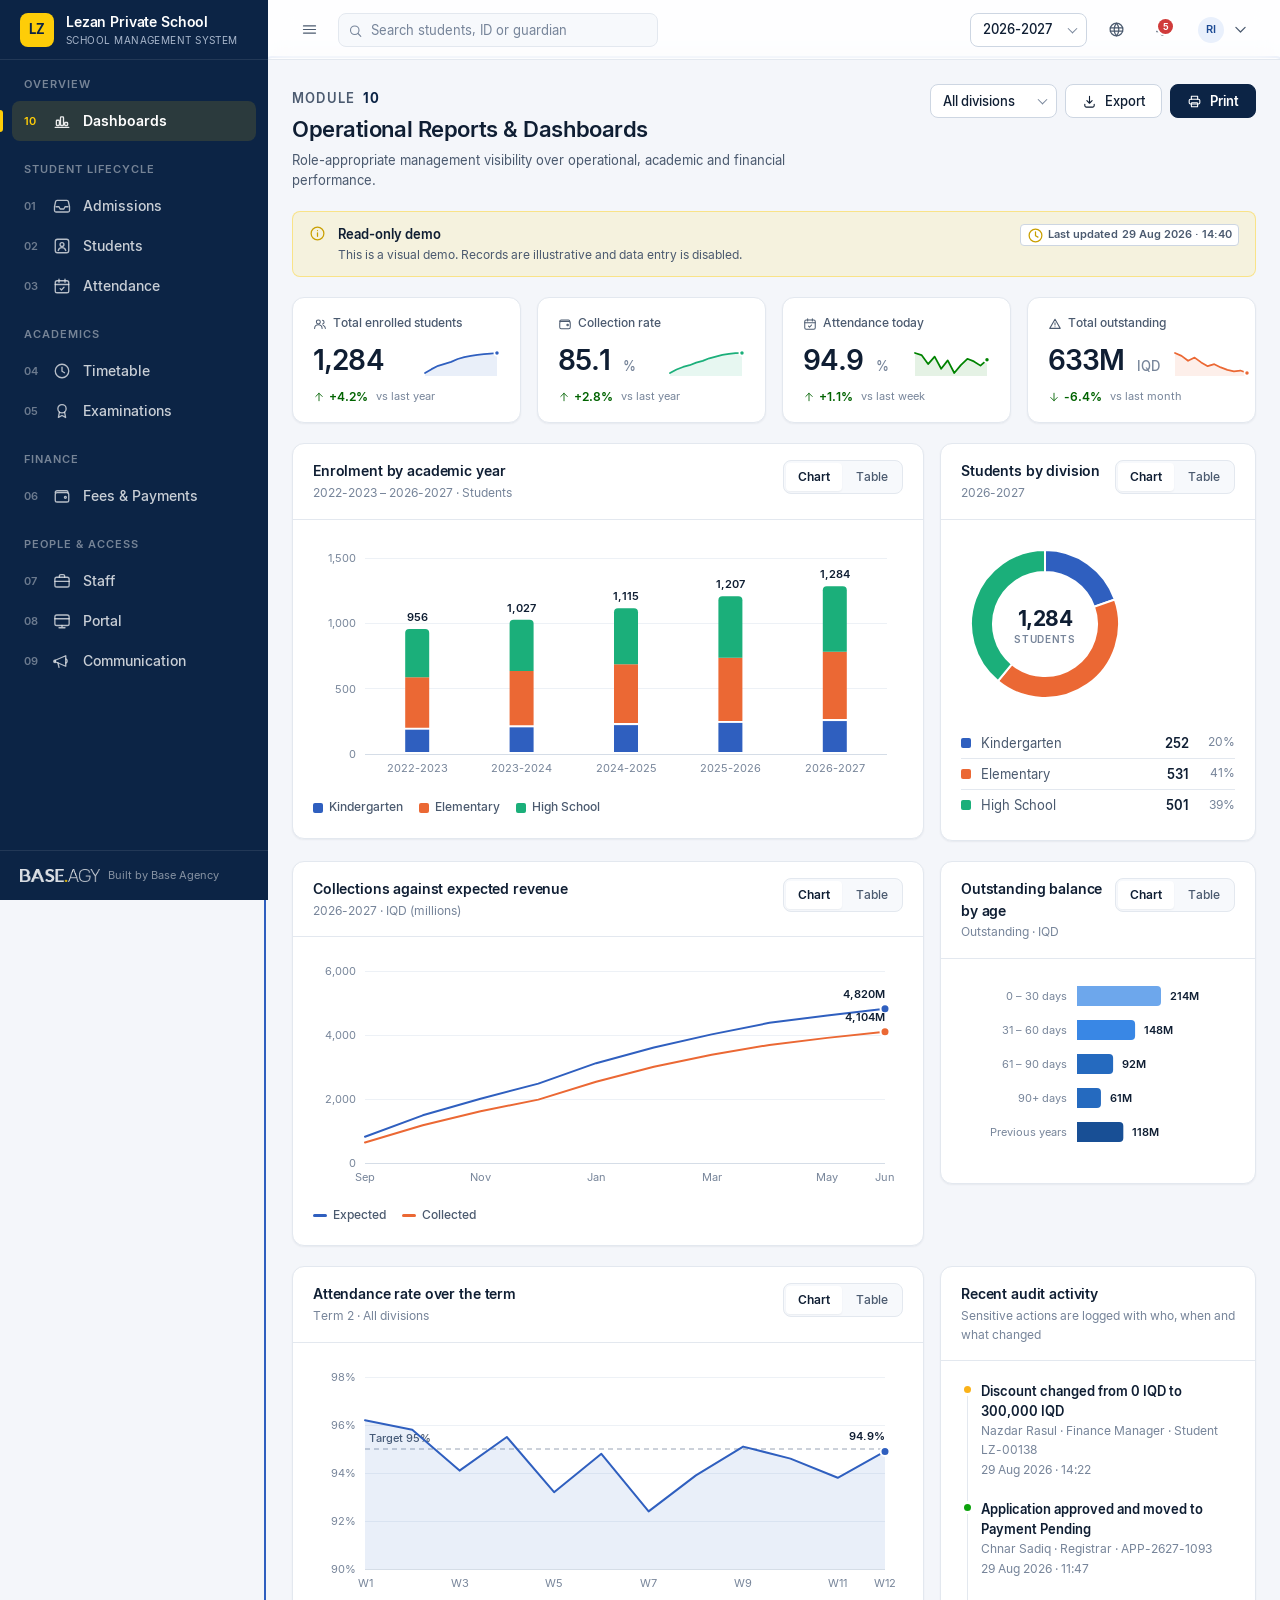
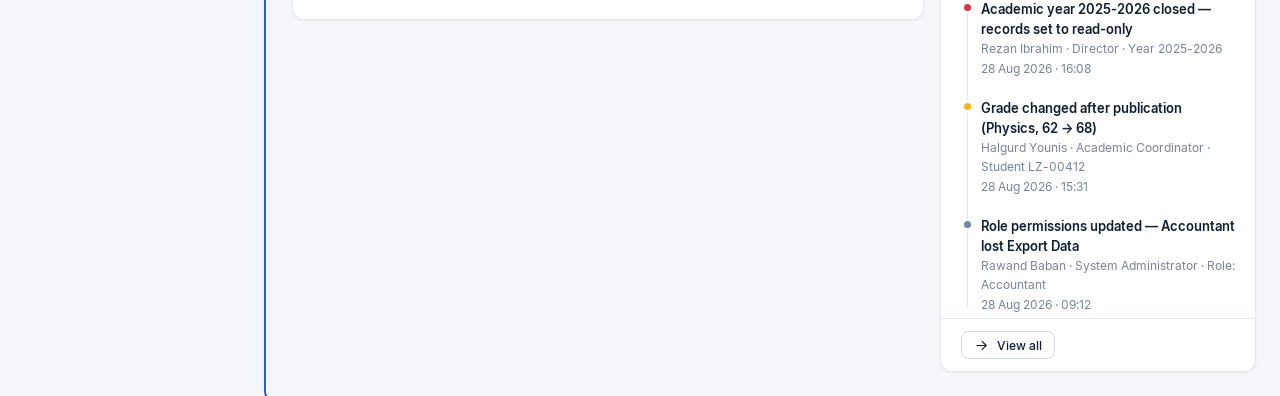
==== app.html @ 07261c89 "first commit" ====
<!doctype html>
<html lang="en" dir="ltr">
<head>
<meta charset="utf-8">
<meta name="viewport" content="width=device-width, initial-scale=1">
<title>Lezan School Management System</title>
<meta name="description" content="Lezan English Private School &amp; Kindergarten — School Management System interface demo. Ten core modules, by Base Agency.">
<meta name="color-scheme" content="light">
<link rel="icon" href="data:image/svg+xml,%3Csvg xmlns='http://www.w3.org/2000/svg' viewBox='0 0 32 32'%3E%3Crect width='32' height='32' rx='7' fill='%230c2445'/%3E%3Ctext x='16' y='22' font-family='system-ui,sans-serif' font-size='15' font-weight='700' fill='%23fecd08' text-anchor='middle'%3EL%3C/text%3E%3C/svg%3E">
<link rel="preload" href="static/fonts/BaseMeridionEnglish-Regular.woff2" as="font" type="font/woff2" crossorigin>
<link rel="preload" href="static/fonts/BaseMeridionEnglish-SemiBold.woff2" as="font" type="font/woff2" crossorigin>
<link rel="stylesheet" href="static/css/tokens.css">
<link rel="stylesheet" href="static/css/app.css">
<link rel="stylesheet" href="static/css/charts.css">
<link rel="stylesheet" href="static/css/modules.css">
</head>
<body>

<a class="skip-link" href="#main" data-i18n="act.skipToContent">Skip to main content</a>

<div class="app">

  <!-- ===================== Sidebar ===================== -->
  <nav class="sidebar on-dark" id="sidebar" aria-label="Modules">
    <div class="sidebar__brand">
      <span class="sidebar__crest" aria-hidden="true">LZ</span>
      <span class="sidebar__wordmark">
        <span class="sidebar__name" data-i18n="app.schoolShort">Lezan Private School</span>
        <span class="sidebar__sub" data-i18n="app.tagline">School Management System</span>
      </span>
    </div>

    <div class="sidebar__scroll" id="navScroll"></div>

    <div class="sidebar__foot">
      <img src="static/img/base-logo-white.png" alt="">
      <span data-i18n="app.byBase">Built by Base Agency</span>
    </div>
  </nav>

  <!-- ===================== Main ===================== -->
  <div class="main">
    <header class="topbar">
      <button class="btn btn--icon topbar__menu" id="menuBtn" aria-label="Open navigation"
              aria-expanded="false" aria-controls="sidebar"></button>

      <div class="search hide-sm">
        <span class="search__icon" id="searchIcon"></span>
        <input type="search" id="globalSearch" autocomplete="off"
               placeholder="Search students, ID or guardian" aria-label="Search students">
      </div>

      <span class="topbar__spacer"></span>

      <span class="select hide-sm">
        <select id="yearSelect" aria-label="Academic year"></select>
      </span>

      <button class="btn btn--icon" id="langBtn" aria-label="Language" aria-haspopup="true" aria-expanded="false"></button>
      <button class="btn btn--icon" id="bellBtn" aria-label="Notifications" aria-haspopup="true" aria-expanded="false"></button>
      <button class="btn btn--icon" id="userBtn" aria-label="Account" aria-haspopup="true" aria-expanded="false"
              style="width:auto;padding-inline:6px;gap:8px"></button>
    </header>

    <main class="content" id="main" tabindex="-1"></main>
  </div>
</div>

<div class="toaster" id="toaster" aria-live="polite" aria-atomic="false"></div>

<script src="static/js/icons.js"></script>
<script src="static/js/i18n.js"></script>
<script src="static/js/data.js"></script>
<script src="static/js/charts.js"></script>
<script src="static/js/ui.js"></script>

<script src="static/js/views/reports.js"></script>
<script src="static/js/views/admissions.js"></script>
<script src="static/js/views/students.js"></script>
<script src="static/js/views/attendance.js"></script>
<script src="static/js/views/timetable.js"></script>
<script src="static/js/views/exams.js"></script>
<script src="static/js/views/fees.js"></script>
<script src="static/js/views/staff.js"></script>
<script src="static/js/views/portal.js"></script>
<script src="static/js/views/comms.js"></script>

<script src="static/js/app.js"></script>
</body>
</html>
---- static/css/tokens.css ----
/* ============================================================================
   Lezan SMS — Design Tokens
   Style ............ Minimalism & Swiss (verified fit: enterprise dashboards)
   Brand ............ Base Agency navy #0C2445 + signal yellow #FECD08
   Series palette ... validated: lightness band / chroma floor / CVD ΔE 9.0
                     / normal-vision ΔE 19.9 on a #ffffff chart surface.
                     Contrast WARN on slots 3–5 is relieved by the table view
                     every chart ships with.
   ========================================================================= */

/* ---- Brand typeface ---------------------------------------------------- */
@font-face {
  font-family: "Base Meridion";
  src: url("../fonts/BaseMeridionEnglish-Regular.woff2") format("woff2");
  font-weight: 400; font-style: normal; font-display: swap;
}
@font-face {
  font-family: "Base Meridion";
  src: url("../fonts/BaseMeridionEnglish-Medium.woff2") format("woff2");
  font-weight: 500; font-style: normal; font-display: swap;
}
@font-face {
  font-family: "Base Meridion";
  src: url("../fonts/BaseMeridionEnglish-SemiBold.woff2") format("woff2");
  font-weight: 600; font-style: normal; font-display: swap;
}
@font-face {
  font-family: "Base Meridion";
  src: url("../fonts/BaseMeridionEnglish-Bold.woff2") format("woff2");
  font-weight: 700; font-style: normal; font-display: swap;
}
/* Kurdish / Arabic script cut of the same family */
@font-face {
  font-family: "Base Meridion Arabic";
  src: url("../fonts/BASEMeridionKurdish-Regular.woff2") format("woff2");
  font-weight: 400; font-style: normal; font-display: swap;
  /* Arabic script only — Latin and digits fall through to the English cut */
  unicode-range: U+0600-06FF, U+0750-077F, U+0870-088E, U+08A0-08FF,
                 U+FB50-FDFF, U+FE70-FEFF, U+200C-200F, U+2010-2011,
                 U+204F, U+2E41, U+FD3E-FD3F, U+1EE00-1EEFF;
}
@font-face {
  font-family: "Base Meridion Arabic";
  src: url("../fonts/BASEMeridionKurdish-Medium.woff2") format("woff2");
  font-weight: 500; font-style: normal; font-display: swap;
  /* Arabic script only — Latin and digits fall through to the English cut */
  unicode-range: U+0600-06FF, U+0750-077F, U+0870-088E, U+08A0-08FF,
                 U+FB50-FDFF, U+FE70-FEFF, U+200C-200F, U+2010-2011,
                 U+204F, U+2E41, U+FD3E-FD3F, U+1EE00-1EEFF;
}
@font-face {
  font-family: "Base Meridion Arabic";
  src: url("../fonts/BASEMeridionKurdish-SemiBold.woff2") format("woff2");
  font-weight: 600; font-style: normal; font-display: swap;
  /* Arabic script only — Latin and digits fall through to the English cut */
  unicode-range: U+0600-06FF, U+0750-077F, U+0870-088E, U+08A0-08FF,
                 U+FB50-FDFF, U+FE70-FEFF, U+200C-200F, U+2010-2011,
                 U+204F, U+2E41, U+FD3E-FD3F, U+1EE00-1EEFF;
}
@font-face {
  font-family: "Base Meridion Arabic";
  src: url("../fonts/BASEMeridionKurdish-Bold.woff2") format("woff2");
  font-weight: 700; font-style: normal; font-display: swap;
  /* Arabic script only — Latin and digits fall through to the English cut */
  unicode-range: U+0600-06FF, U+0750-077F, U+0870-088E, U+08A0-08FF,
                 U+FB50-FDFF, U+FE70-FEFF, U+200C-200F, U+2010-2011,
                 U+204F, U+2E41, U+FD3E-FD3F, U+1EE00-1EEFF;
}

:root {
  color-scheme: light;

  /* ---- Brand ----------------------------------------------------------- */
  --brand-navy:        #0c2445;
  --brand-navy-700:    #16345c;
  --brand-navy-600:    #1f4373;
  --brand-navy-300:    #6f86a8;
  --brand-yellow:      #fecd08;
  --brand-yellow-600:  #c99f00;

  /* ---- Surfaces -------------------------------------------------------- */
  --plane:             #f4f6fa;   /* page background                        */
  --surface:           #ffffff;   /* cards, chart surface                   */
  --surface-sunken:    #f7f9fc;   /* table headers, inset wells             */
  --surface-hover:     #f1f5fb;
  --sidebar:           #0c2445;
  --sidebar-hover:     #16345c;

  /* ---- Ink ------------------------------------------------------------- */
  --ink:               #0f1e33;
  --ink-secondary:     #4b5a6f;
  --ink-muted:         #77859a;
  --ink-on-dark:       #ffffff;
  --ink-on-dark-dim:   #a9b7cc;

  /* ---- Lines ----------------------------------------------------------- */
  --border:            #e3e8ef;
  --border-strong:     #cdd6e2;
  --gridline:          #edf1f6;
  --axis:              #d5dde7;

  /* ---- Status (fixed — never themed, never reused as a series) ---------- */
  --status-good:       #0ca30c;
  --status-good-bg:    #e8f7e8;
  --status-warning:    #fab219;
  --status-warning-bg: #fff5e0;
  --status-serious:    #ec835a;
  --status-serious-bg: #fdeee7;
  --status-critical:   #d03b3b;
  --status-critical-bg:#fbeaea;
  --status-info-bg:    #e9f0fc;
  --status-neutral-bg: #eef1f6;
  --success-text:      #006300;   /* accessible green for delta text        */

  /* ---- Categorical series (fixed order — never cycled, never by rank) --- */
  --series-1: #2f5fbf;   /* blue    */
  --series-2: #eb6834;   /* orange  */
  --series-3: #1baf7a;   /* aqua    */
  --series-4: #d9a406;   /* yellow  */
  --series-5: #e87ba4;   /* magenta */
  --series-6: #008300;   /* green   */

  /* ---- Sequential ramp (one hue, light → dark) ------------------------- */
  --seq-100: #cde2fb;
  --seq-200: #9ec5f4;
  --seq-300: #6da7ec;
  --seq-400: #3987e5;
  --seq-500: #256abf;
  --seq-600: #184f95;
  --seq-700: #0d366b;

  /* ---- Type ------------------------------------------------------------ */
  --font-ui: "Base Meridion", system-ui, -apple-system, "Segoe UI", sans-serif;
  --font-rtl: "Base Meridion Arabic", "Base Meridion", system-ui, sans-serif;

  --text-2xs: 0.6875rem;  /* 11px — table meta, chart ticks   */
  --text-xs:  0.75rem;    /* 12px — labels, pills             */
  --text-sm:  0.8125rem;  /* 13px — table body, secondary     */
  --text-base:0.875rem;   /* 14px — UI default                */
  --text-md:  1rem;       /* 16px — body prose                */
  --text-lg:  1.125rem;   /* 18px — card titles               */
  --text-xl:  1.375rem;   /* 22px — page titles               */
  --text-2xl: 1.75rem;    /* 28px — stat values               */
  --text-3xl: 2.5rem;     /* 40px — hero figure               */

  /* ---- Space (dense dashboard scale, 4px rhythm) ----------------------- */
  --space-1: 4px;   --space-2: 8px;   --space-3: 12px;  --space-4: 16px;
  --space-5: 20px;  --space-6: 24px;  --space-8: 32px;  --space-10: 40px;
  --space-12: 48px;

  /* ---- Radius & elevation ---------------------------------------------- */
  --radius-sm: 4px;
  --radius:    8px;
  --radius-lg: 12px;
  --radius-pill: 999px;

  --shadow-sm:  0 1px 2px rgba(12, 36, 69, 0.06);
  --shadow:     0 1px 3px rgba(12, 36, 69, 0.08), 0 1px 2px rgba(12, 36, 69, 0.04);
  --shadow-md:  0 4px 12px rgba(12, 36, 69, 0.10), 0 1px 3px rgba(12, 36, 69, 0.06);
  --shadow-lg:  0 12px 32px rgba(12, 36, 69, 0.14), 0 2px 8px rgba(12, 36, 69, 0.08);

  /* ---- Motion (shared tokens — one rhythm across the product) ---------- */
  --ease-out:   cubic-bezier(0.22, 0.61, 0.36, 1);
  --ease-in-out:cubic-bezier(0.4, 0, 0.2, 1);
  --dur-micro:  120ms;   /* hover, focus, press          */
  --dur-quick:  200ms;   /* pills, chips, tooltips       */
  --dur-panel:  260ms;   /* drawers, modals, menus       */

  /* ---- Layout ---------------------------------------------------------- */
  --sidebar-w: 268px;
  --topbar-h:  60px;
  --z-base: 0; --z-sticky: 20; --z-drawer: 60; --z-modal: 100; --z-toast: 200;
}

@media (prefers-reduced-motion: reduce) {
  :root { --dur-micro: 1ms; --dur-quick: 1ms; --dur-panel: 1ms; }
}
---- static/css/app.css ----
/* ============================================================================
   Lezan SMS — Application shell, components, utilities
   ========================================================================= */

*, *::before, *::after { box-sizing: border-box; }

html { -webkit-text-size-adjust: 100%; }

body {
  margin: 0;
  font-family: var(--font-ui);
  font-size: var(--text-base);
  line-height: 1.55;
  color: var(--ink);
  background: var(--plane);
  -webkit-font-smoothing: antialiased;
  text-rendering: optimizeLegibility;
}

[dir="rtl"] body,
body[dir="rtl"] { font-family: var(--font-rtl); }

h1, h2, h3, h4, p, figure { margin: 0; }
ul, ol { margin: 0; padding: 0; list-style: none; }
img, svg { max-width: 100%; }
button, input, select, textarea { font: inherit; color: inherit; }
a { color: inherit; text-decoration: none; }

/* ---- Focus: never removed, always visible ------------------------------ */
:focus-visible {
  outline: 2px solid var(--series-1);
  outline-offset: 2px;
  border-radius: var(--radius-sm);
}
.on-dark :focus-visible { outline-color: var(--brand-yellow); }

.sr-only {
  position: absolute; width: 1px; height: 1px; padding: 0; margin: -1px;
  overflow: hidden; clip: rect(0 0 0 0); white-space: nowrap; border: 0;
}
.skip-link {
  position: absolute; inset-inline-start: var(--space-4); top: -100px;
  z-index: var(--z-toast); background: var(--surface); color: var(--ink);
  padding: var(--space-3) var(--space-5); border-radius: var(--radius);
  box-shadow: var(--shadow-lg); font-weight: 600;
  transition: top var(--dur-quick) var(--ease-out);
}
.skip-link:focus { top: var(--space-4); }

/* ============================================================================
   APP FRAME
   ========================================================================= */

.app {
  display: grid;
  grid-template-columns: var(--sidebar-w) minmax(0, 1fr);
  min-height: 100dvh;
}

/* ---- Sidebar ----------------------------------------------------------- */
.sidebar {
  grid-column: 1;
  background: var(--sidebar);
  color: var(--ink-on-dark);
  display: flex;
  flex-direction: column;
  position: sticky;
  top: 0;
  height: 100dvh;
  z-index: var(--z-drawer);
}

.sidebar__brand {
  display: flex;
  align-items: center;
  gap: var(--space-3);
  padding: 0 var(--space-5);
  height: var(--topbar-h);
  flex: 0 0 auto;
  border-bottom: 1px solid rgba(255, 255, 255, 0.09);
}
.sidebar__crest {
  width: 34px; height: 34px; flex: 0 0 auto;
  border-radius: var(--radius);
  background: var(--brand-yellow);
  color: var(--brand-navy);
  display: grid; place-items: center;
  font-weight: 700; font-size: 0.8125rem; letter-spacing: 0.02em;
}
.sidebar__wordmark { min-width: 0; }
.sidebar__name {
  display: block;
  font-size: var(--text-base); font-weight: 600; letter-spacing: -0.01em;
  white-space: nowrap; overflow: hidden; text-overflow: ellipsis;
}
.sidebar__sub {
  font-size: 10px; color: var(--ink-on-dark-dim);
  letter-spacing: 0.045em; text-transform: uppercase;
  display: block; white-space: nowrap;
  overflow: hidden; text-overflow: ellipsis;
}

.sidebar__scroll {
  flex: 1 1 auto;
  overflow-y: auto;
  padding: var(--space-4) var(--space-3) var(--space-6);
  scrollbar-width: thin;
  scrollbar-color: rgba(255,255,255,0.2) transparent;
}
.sidebar__scroll::-webkit-scrollbar { width: 8px; }
.sidebar__scroll::-webkit-scrollbar-thumb {
  background: rgba(255,255,255,0.16); border-radius: var(--radius-pill);
}

.navgroup + .navgroup { margin-top: var(--space-5); }
.navgroup__label {
  font-size: var(--text-2xs); font-weight: 600; letter-spacing: 0.09em;
  text-transform: uppercase; color: rgba(255, 255, 255, 0.44);
  padding: 0 var(--space-3) var(--space-2);
}

.navitem {
  display: flex; align-items: center; gap: var(--space-3);
  width: 100%; min-height: 40px;
  padding: var(--space-2) var(--space-3);
  border: 0; background: none; cursor: pointer;
  border-radius: var(--radius);
  color: rgba(255, 255, 255, 0.78);
  font-size: var(--text-base); font-weight: 500; text-align: start;
  position: relative;
  transition: background var(--dur-micro) var(--ease-out),
              color var(--dur-micro) var(--ease-out);
}
.navitem:hover { background: var(--sidebar-hover); color: #fff; }
.navitem__num {
  font-size: var(--text-2xs); font-weight: 600;
  font-variant-numeric: tabular-nums;
  color: rgba(255, 255, 255, 0.4);
  min-width: 17px; flex: 0 0 auto;
}
.navitem__icon { flex: 0 0 auto; width: 18px; height: 18px; opacity: 0.9; }
.navitem__label {
  min-width: 0; overflow: hidden; text-overflow: ellipsis; white-space: nowrap;
}
/* Active location: yellow rail + weight + surface — three channels, not colour alone */
.navitem[aria-current="page"] {
  background: rgba(254, 205, 8, 0.13);
  color: #fff; font-weight: 600;
}
.navitem[aria-current="page"] .navitem__num { color: var(--brand-yellow); }
.navitem[aria-current="page"]::before {
  content: ""; position: absolute;
  inset-inline-start: -12px; top: 50%; translate: 0 -50%;
  width: 3px; height: 22px;
  background: var(--brand-yellow);
  border-radius: 0 var(--radius-sm) var(--radius-sm) 0;
}
[dir="rtl"] .navitem[aria-current="page"]::before {
  border-radius: var(--radius-sm) 0 0 var(--radius-sm);
}

.sidebar__foot {
  flex: 0 0 auto;
  padding: var(--space-4) var(--space-5);
  border-top: 1px solid rgba(255, 255, 255, 0.09);
  font-size: var(--text-2xs);
  color: rgba(255, 255, 255, 0.5);
  display: flex; align-items: center; gap: var(--space-2);
}
.sidebar__foot img { height: 13px; width: auto; opacity: 0.85; }

/* ---- Main column ------------------------------------------------------- */
.main { grid-column: 2; min-width: 0; display: flex; flex-direction: column; }

.topbar {
  position: sticky; top: 0; z-index: var(--z-sticky);
  height: var(--topbar-h); flex: 0 0 auto;
  display: flex; align-items: center; gap: var(--space-3);
  padding: 0 var(--space-6);
  background: rgba(255, 255, 255, 0.88);
  backdrop-filter: blur(12px);
  border-bottom: 1px solid var(--border);
}
.topbar__menu { display: none; }
.topbar__spacer { flex: 1 1 auto; }

.search { position: relative; flex: 0 1 320px; min-width: 0; }
.search__icon {
  position: absolute; inset-inline-start: 10px; top: 50%; translate: 0 -50%;
  width: 15px; height: 15px; color: var(--ink-muted); pointer-events: none;
}
.search input {
  width: 100%; height: 34px;
  padding-inline: 32px var(--space-3);
  border: 1px solid var(--border); border-radius: var(--radius);
  background: var(--surface-sunken);
  font-size: var(--text-sm);
  transition: border-color var(--dur-micro) var(--ease-out),
              background var(--dur-micro) var(--ease-out);
}
.search input::placeholder { color: var(--ink-muted); }
.search input:hover { border-color: var(--border-strong); }
.search input:focus { background: var(--surface); border-color: var(--series-1); }

/* ---- Content ----------------------------------------------------------- */
.content {
  flex: 1 1 auto;
  padding: var(--space-6);
  display: flex; flex-direction: column; gap: var(--space-5);
  max-width: 1680px; width: 100%;
}

.pagehead { display: flex; align-items: flex-start; gap: var(--space-4); flex-wrap: wrap; }
.pagehead__text { flex: 1 1 320px; min-width: 0; }
.pagehead__eyebrow {
  display: inline-flex; align-items: center; gap: var(--space-2);
  font-size: var(--text-2xs); font-weight: 600; letter-spacing: 0.09em;
  text-transform: uppercase; color: var(--ink-muted);
  margin-bottom: var(--space-1);
}
.pagehead__eyebrow b { color: var(--brand-navy); font-variant-numeric: tabular-nums; }
.pagehead h1 {
  font-size: var(--text-xl); font-weight: 600; letter-spacing: -0.02em;
  text-wrap: balance;
}
.pagehead p {
  font-size: var(--text-sm); color: var(--ink-secondary);
  margin-top: var(--space-1); max-width: 68ch;
}
.pagehead__actions { display: flex; align-items: center; gap: var(--space-2); flex-wrap: wrap; }

/* ============================================================================
   CONTROLS
   ========================================================================= */

.btn {
  display: inline-flex; align-items: center; justify-content: center;
  gap: var(--space-2);
  min-height: 34px; padding: 0 var(--space-4);
  border: 1px solid var(--border-strong); border-radius: var(--radius);
  background: var(--surface); color: var(--ink);
  font-size: var(--text-sm); font-weight: 500; white-space: nowrap;
  cursor: pointer; touch-action: manipulation;
  transition: background var(--dur-micro) var(--ease-out),
              border-color var(--dur-micro) var(--ease-out),
              box-shadow var(--dur-micro) var(--ease-out);
}
.btn:hover { background: var(--surface-hover); border-color: var(--brand-navy-300); }
.btn:active { background: var(--surface-sunken); }
.btn svg { width: 15px; height: 15px; flex: 0 0 auto; }

.btn--primary {
  background: var(--brand-navy); border-color: var(--brand-navy);
  color: var(--ink-on-dark); font-weight: 600;
}
.btn--primary:hover { background: var(--brand-navy-700); border-color: var(--brand-navy-700); }
.btn--primary:active { background: var(--brand-navy-600); }

.btn--ghost { background: transparent; border-color: transparent; color: var(--ink-secondary); }
.btn--ghost:hover { background: var(--surface-hover); border-color: transparent; color: var(--ink); }

.btn--icon {
  width: 34px; padding: 0; flex: 0 0 auto;
  border-color: transparent; background: transparent; color: var(--ink-secondary);
  position: relative;
}
.btn--icon:hover { background: var(--surface-hover); border-color: var(--border); color: var(--ink); }
.btn--icon svg { width: 17px; height: 17px; }

.btn--sm { min-height: 28px; padding: 0 var(--space-3); font-size: var(--text-xs); }

.btn[disabled], .btn[aria-disabled="true"] { opacity: 0.45; cursor: not-allowed; }

/* Notification count on an icon button */
.btn--icon .dot {
  position: absolute; top: 5px; inset-inline-end: 5px;
  min-width: 15px; height: 15px; padding: 0 3px;
  border-radius: var(--radius-pill);
  background: var(--status-critical); color: #fff;
  font-size: 9px; font-weight: 700; line-height: 15px; text-align: center;
  font-variant-numeric: tabular-nums;
  box-shadow: 0 0 0 2px var(--surface);
}

/* Select */
.select { position: relative; display: inline-flex; align-items: center; }
.select select {
  appearance: none;
  min-height: 34px; padding-inline: var(--space-3) var(--space-8);
  border: 1px solid var(--border-strong); border-radius: var(--radius);
  background: var(--surface); font-size: var(--text-sm); font-weight: 500;
  cursor: pointer;
  transition: border-color var(--dur-micro) var(--ease-out);
}
.select select:hover { border-color: var(--brand-navy-300); }
.select::after {
  content: ""; position: absolute; inset-inline-end: 11px; top: 50%;
  width: 7px; height: 7px; translate: 0 -70%; rotate: 45deg;
  border-right: 1.5px solid var(--ink-muted); border-bottom: 1.5px solid var(--ink-muted);
  pointer-events: none;
}

/* Segmented control */
.segmented {
  display: inline-flex; padding: 2px; gap: 2px;
  background: var(--surface-sunken); border: 1px solid var(--border);
  border-radius: var(--radius);
}
.segmented button {
  min-height: 28px; padding: 0 var(--space-3);
  border: 0; border-radius: var(--radius-sm); background: transparent;
  font-size: var(--text-xs); font-weight: 500; color: var(--ink-secondary);
  cursor: pointer; white-space: nowrap;
  transition: background var(--dur-micro) var(--ease-out), color var(--dur-micro) var(--ease-out);
}
.segmented button:hover { color: var(--ink); }
.segmented button[aria-pressed="true"] {
  background: var(--surface); color: var(--ink); font-weight: 600;
  box-shadow: var(--shadow-sm);
}

/* Tabs */
.tabs {
  display: flex; gap: var(--space-1);
  border-bottom: 1px solid var(--border);
  overflow-x: auto; scrollbar-width: none;
}
.tabs::-webkit-scrollbar { display: none; }
.tabs button {
  position: relative; border: 0; background: none; cursor: pointer;
  padding: var(--space-3) var(--space-4);
  font-size: var(--text-sm); font-weight: 500; color: var(--ink-secondary);
  white-space: nowrap;
  transition: color var(--dur-micro) var(--ease-out);
}
.tabs button:hover { color: var(--ink); }
.tabs button[aria-selected="true"] { color: var(--brand-navy); font-weight: 600; }
.tabs button[aria-selected="true"]::after {
  content: ""; position: absolute; inset-inline: var(--space-3); bottom: -1px;
  height: 2px; background: var(--brand-navy); border-radius: 2px 2px 0 0;
}

/* Read-only field */
.field { display: flex; flex-direction: column; gap: 5px; min-width: 0; }
.field__label { font-size: var(--text-xs); font-weight: 600; color: var(--ink-secondary); }
.field__value {
  min-height: 34px; display: flex; align-items: center;
  padding: var(--space-2) var(--space-3);
  border: 1px solid var(--border); border-radius: var(--radius);
  background: var(--surface-sunken); color: var(--ink);
  font-size: var(--text-sm);
  overflow-wrap: anywhere;
}
.field__help { font-size: var(--text-2xs); color: var(--ink-muted); }

/* ============================================================================
   CARDS
   ========================================================================= */

.card {
  background: var(--surface);
  border: 1px solid var(--border);
  border-radius: var(--radius-lg);
  box-shadow: var(--shadow-sm);
  min-width: 0;
  display: flex; flex-direction: column;
}
.card__head {
  display: flex; align-items: flex-start; gap: var(--space-3);
  padding: var(--space-4) var(--space-5);
  border-bottom: 1px solid var(--border);
  flex: 0 0 auto;
}
.card__titles { flex: 1 1 auto; min-width: 0; }
.card__title { font-size: var(--text-base); font-weight: 600; letter-spacing: -0.01em; }
.card__sub { font-size: var(--text-xs); color: var(--ink-muted); margin-top: 2px; }
.card__tools { display: flex; align-items: center; gap: var(--space-2); flex: 0 0 auto; }
.card__body { padding: var(--space-5); flex: 1 1 auto; min-width: 0; }
.card__body--flush { padding: 0; }
/* Inline flow, not flex: a footer is usually an icon followed by a sentence,
   and flex makes the icon and the text separate items that wrap apart. */
.card__foot {
  padding: var(--space-3) var(--space-5);
  border-top: 1px solid var(--border);
  font-size: var(--text-xs); color: var(--ink-muted);
  line-height: 1.6;
}
.card__foot > svg { vertical-align: -3px; margin-inline-end: 2px; }
.card__foot > .btn { margin-inline-end: var(--space-2); vertical-align: middle; }
.card__foot > .btn:last-child { margin-inline-end: 0; }

/* ---- Grid ------------------------------------------------------------- */
.grid { display: grid; gap: var(--space-4); }
.grid--kpi  { grid-template-columns: repeat(auto-fit, minmax(206px, 1fr)); }
.grid--2    { grid-template-columns: repeat(auto-fit, minmax(320px, 1fr)); }
.grid--3    { grid-template-columns: repeat(auto-fit, minmax(260px, 1fr)); align-items: start; }
/* Cards size to their content — a stretched card leaves a void under a
   chart, which reads as a mistake rather than as breathing room. */
.grid--wide { grid-template-columns: minmax(0, 2fr) minmax(0, 1fr); align-items: start; }
.grid--side { grid-template-columns: minmax(0, 1fr) minmax(0, 1.9fr); align-items: start; }
@media (max-width: 1180px) {
  .grid--wide, .grid--side { grid-template-columns: minmax(0, 1fr); }
}

/* ---- Stat tile --------------------------------------------------------- */
.stat { padding: var(--space-4) var(--space-5); gap: var(--space-3); }
.stat__label {
  font-size: var(--text-xs); font-weight: 500; color: var(--ink-secondary);
  display: flex; align-items: center; gap: 6px;
}
.stat__row { display: flex; align-items: flex-end; gap: var(--space-3); }
.stat__value {
  font-size: var(--text-2xl); font-weight: 600; letter-spacing: -0.03em;
  line-height: 1.1; /* proportional figures — never tabular at display size */
}
.stat__unit { font-size: var(--text-sm); font-weight: 500; color: var(--ink-muted); }
.stat__spark { margin-inline-start: auto; flex: 0 0 auto; }
.stat__delta {
  display: inline-flex; align-items: center; gap: 4px;
  font-size: var(--text-xs); font-weight: 600;
}
.stat__delta svg { width: 12px; height: 12px; }
.stat__delta--up   { color: var(--success-text); }
.stat__delta--down { color: var(--status-critical); }
.stat__delta--flat { color: var(--ink-muted); }
.stat__note { font-size: var(--text-2xs); color: var(--ink-muted); }

/* Hero figure — exactly one per view */
.hero-figure {
  font-size: var(--text-3xl); font-weight: 700; letter-spacing: -0.035em;
  line-height: 1.05; color: var(--brand-navy);
}

/* ============================================================================
   PILLS, BADGES, AVATARS
   ========================================================================= */

.pill {
  display: inline-flex; align-items: center; gap: 5px;
  padding: 2px var(--space-2); min-height: 21px;
  border-radius: var(--radius-sm);
  font-size: var(--text-xs); font-weight: 600; white-space: nowrap;
  background: var(--status-neutral-bg); color: var(--ink-secondary);
}
.pill svg { width: 12px; height: 12px; flex: 0 0 auto; }
.pill::before {
  content: ""; width: 6px; height: 6px; border-radius: 50%;
  background: currentColor; flex: 0 0 auto;
}
.pill--icon::before { display: none; }
.pill--good     { background: var(--status-good-bg);     color: #056b05; }
.pill--warning  { background: var(--status-warning-bg);  color: #8a5c00; }
.pill--serious  { background: var(--status-serious-bg);  color: #a24218; }
.pill--critical { background: var(--status-critical-bg); color: #a32626; }
.pill--info     { background: var(--status-info-bg);     color: #1c4a94; }
.pill--brand    { background: rgba(254,205,8,0.2);       color: #7a5f00; }

.badge {
  display: inline-flex; align-items: center; gap: 4px;
  padding: 1px 6px; border-radius: var(--radius-sm);
  border: 1px solid var(--border-strong);
  font-size: var(--text-2xs); font-weight: 600; color: var(--ink-secondary);
  background: var(--surface); white-space: nowrap;
}

.avatar {
  width: 32px; height: 32px; flex: 0 0 auto;
  border-radius: 50%; display: grid; place-items: center;
  background: var(--status-info-bg); color: #1c4a94;
  font-size: var(--text-xs); font-weight: 600; letter-spacing: 0.01em;
}
.avatar--lg { width: 52px; height: 52px; font-size: var(--text-md); }
.avatar--sm { width: 26px; height: 26px; font-size: var(--text-2xs); }

.person { display: flex; align-items: center; gap: var(--space-3); min-width: 0; }
.person__name { display: block; font-weight: 600; font-size: var(--text-sm); }
.person__meta {
  font-size: var(--text-2xs); color: var(--ink-muted);
  font-variant-numeric: tabular-nums;
}

/* ============================================================================
   TABLES
   ========================================================================= */

.tablewrap { overflow-x: auto; -webkit-overflow-scrolling: touch; }

table.data {
  width: 100%; border-collapse: separate; border-spacing: 0;
  font-size: var(--text-sm);
}
table.data th, table.data td {
  padding: var(--space-3) var(--space-4);
  text-align: start; vertical-align: middle;
  border-bottom: 1px solid var(--border);
  white-space: nowrap;
}
table.data thead th {
  position: sticky; top: 0; z-index: 1;
  background: var(--surface-sunken);
  font-size: var(--text-2xs); font-weight: 600;
  letter-spacing: 0.06em; text-transform: uppercase; color: var(--ink-muted);
  border-bottom: 1px solid var(--border);
}
table.data tbody tr { transition: background var(--dur-micro) var(--ease-out); }
table.data tbody tr:hover { background: var(--surface-hover); }
table.data tbody tr:last-child td { border-bottom: 0; }
table.data td.num, table.data th.num {
  text-align: end; font-variant-numeric: tabular-nums;
}
table.data td.wrap { white-space: normal; min-width: 220px; }
table.data .muted { color: var(--ink-muted); }

tr.row-link { cursor: pointer; }
tr.row-link:focus-visible { outline: 2px solid var(--series-1); outline-offset: -2px; }

/* Sortable header */
th.sortable { padding: 0; }
th.sortable button {
  width: 100%; min-height: 38px;
  display: flex; align-items: center; gap: 5px;
  padding: var(--space-3) var(--space-4);
  border: 0; background: none; cursor: pointer;
  font: inherit; color: inherit; letter-spacing: inherit; text-transform: inherit;
  transition: color var(--dur-micro) var(--ease-out);
}
th.sortable.num button { justify-content: flex-end; }
th.sortable button:hover { color: var(--ink); }
th.sortable button .caret {
  width: 11px; height: 11px; opacity: 0; flex: 0 0 auto;
  transition: opacity var(--dur-micro) var(--ease-out), rotate var(--dur-quick) var(--ease-out);
}
th.sortable button:hover .caret { opacity: 0.45; }
th[aria-sort] button { color: var(--brand-navy); }
th[aria-sort] button .caret { opacity: 1; }
th[aria-sort="descending"] button .caret { rotate: 180deg; }

table.data .cellcheck { width: 40px; }
input[type="checkbox"].box {
  width: 15px; height: 15px; accent-color: var(--brand-navy); cursor: pointer;
}

.tabletools {
  display: flex; align-items: center; gap: var(--space-3);
  padding: var(--space-3) var(--space-5);
  border-bottom: 1px solid var(--border);
  flex-wrap: wrap;
}
.tabletools .search { flex: 1 1 220px; max-width: 320px; }

.pager { display: flex; align-items: center; gap: var(--space-2); margin-inline-start: auto; }
.pager__label {
  font-size: var(--text-xs); color: var(--ink-muted);
  font-variant-numeric: tabular-nums;
}

/* ============================================================================
   LISTS & TIMELINES
   ========================================================================= */

.list > li {
  display: flex; align-items: flex-start; gap: var(--space-3);
  padding: var(--space-3) var(--space-5);
  border-bottom: 1px solid var(--border);
}
.list > li:last-child { border-bottom: 0; }
.list__body { flex: 1 1 auto; min-width: 0; }
/* block, so a title and its meta never run together on one line */
.list__title { display: block; font-size: var(--text-sm); font-weight: 600; }
.list__meta {
  display: block;
  font-size: var(--text-xs); color: var(--ink-muted); margin-top: 1px;
  overflow-wrap: anywhere;
}
.list__aside {
  flex: 0 0 auto; font-size: var(--text-2xs); color: var(--ink-muted);
  font-variant-numeric: tabular-nums; text-align: end;
}

.timeline { position: relative; padding-inline-start: var(--space-5); }
.timeline::before {
  content: ""; position: absolute; inset-inline-start: 6px; top: 6px; bottom: 6px;
  width: 1px; background: var(--border);
}
.timeline > li { position: relative; padding-bottom: var(--space-5); }
.timeline > li:last-child { padding-bottom: 0; }
.timeline > li::before {
  content: ""; position: absolute;
  inset-inline-start: calc(-1 * var(--space-5) + 3px); top: 5px;
  width: 7px; height: 7px; border-radius: 50%;
  background: var(--brand-navy-300); box-shadow: 0 0 0 3px var(--surface);
}
.timeline > li[data-tone="good"]::before     { background: var(--status-good); }
.timeline > li[data-tone="critical"]::before { background: var(--status-critical); }
.timeline > li[data-tone="warning"]::before  { background: var(--status-warning); }

/* Stage / funnel bars */
.stages { display: flex; flex-direction: column; gap: var(--space-3); }
.stage__top {
  display: flex; align-items: baseline; gap: var(--space-2);
  font-size: var(--text-sm); margin-bottom: 5px;
}
.stage__name { font-weight: 500; }
.stage__count { margin-inline-start: auto; font-weight: 600; font-variant-numeric: tabular-nums; }
.stage__pct { font-size: var(--text-xs); color: var(--ink-muted); font-variant-numeric: tabular-nums; }
.track {
  height: 8px; border-radius: var(--radius-pill);
  background: var(--seq-100); overflow: hidden;
}
.track__fill {
  height: 100%; border-radius: var(--radius-pill);
  background: var(--seq-500);
  transition: width var(--dur-panel) var(--ease-out);
}
.track--good, .track--warn, .track--crit { background: var(--status-neutral-bg); }
.track--good .track__fill { background: var(--status-good); }
.track--warn .track__fill { background: var(--status-warning); }
.track--crit .track__fill { background: var(--status-critical); }

/* Meta rows */
.meta-list { display: flex; flex-direction: column; gap: var(--space-3); }
.meta-row { display: flex; align-items: center; gap: var(--space-3); font-size: var(--text-sm); }
.meta-row dt { color: var(--ink-secondary); flex: 0 0 auto; }
.meta-row dd {
  margin: 0; margin-inline-start: auto; font-weight: 600; text-align: end;
  font-variant-numeric: tabular-nums;
}

.kv { display: grid; grid-template-columns: repeat(auto-fit, minmax(180px, 1fr)); gap: var(--space-4); }

/* ============================================================================
   NOTICES & EMPTY STATES
   ========================================================================= */

.notice {
  display: flex; align-items: flex-start; gap: var(--space-3);
  padding: var(--space-3) var(--space-4);
  border-radius: var(--radius); border: 1px solid var(--border);
  background: var(--surface-sunken);
  font-size: var(--text-sm);
}
.notice svg { width: 17px; height: 17px; flex: 0 0 auto; margin-top: 1px; }
.notice strong { font-weight: 600; }
.notice p { color: var(--ink-secondary); margin-top: 2px; font-size: var(--text-xs); }
.notice--brand    { background: rgba(254,205,8,0.11); border-color: rgba(254,205,8,0.4); }
.notice--brand svg { color: var(--brand-yellow-600); }
.notice--info     { background: var(--status-info-bg); border-color: #c3d6f5; }
.notice--info svg { color: var(--series-1); }
.notice--critical { background: var(--status-critical-bg); border-color: #f0c9c9; }
.notice--critical svg { color: var(--status-critical); }

.empty {
  display: flex; flex-direction: column; align-items: center; gap: var(--space-2);
  padding: var(--space-10) var(--space-5); text-align: center;
}
.empty svg { width: 30px; height: 30px; color: var(--ink-muted); }
.empty h3 { font-size: var(--text-base); font-weight: 600; }
.empty p { font-size: var(--text-sm); color: var(--ink-muted); max-width: 40ch; }

/* ============================================================================
   OVERLAYS — drawer, modal, menu, toast
   ========================================================================= */

.scrim {
  position: fixed; inset: 0; z-index: var(--z-drawer);
  background: rgba(12, 24, 42, 0.42);
  backdrop-filter: blur(2px);
  opacity: 0; pointer-events: none;
  transition: opacity var(--dur-panel) var(--ease-out);
}
.scrim[data-open="true"] { opacity: 1; pointer-events: auto; }

.drawer {
  position: fixed; inset-block: 0; inset-inline-end: 0;
  z-index: calc(var(--z-drawer) + 1);
  width: min(560px, 100vw);
  background: var(--surface);
  box-shadow: var(--shadow-lg);
  display: flex; flex-direction: column;
  translate: 100% 0;
  transition: translate var(--dur-panel) var(--ease-out);
}
[dir="rtl"] .drawer { translate: -100% 0; }
.drawer[data-open="true"] { translate: 0 0; }
.drawer__head {
  flex: 0 0 auto; display: flex; align-items: flex-start; gap: var(--space-3);
  padding: var(--space-5); border-bottom: 1px solid var(--border);
}
.drawer__body { flex: 1 1 auto; overflow-y: auto; }
.drawer__foot {
  flex: 0 0 auto; padding: var(--space-4) var(--space-5);
  border-top: 1px solid var(--border);
  display: flex; align-items: center; gap: var(--space-2);
  background: var(--surface-sunken);
}

.modal {
  position: fixed; inset: 0; z-index: var(--z-modal);
  display: grid; place-items: center; padding: var(--space-5);
  pointer-events: none;
}
.modal[data-open="true"] { pointer-events: auto; }
.modal__panel {
  width: min(520px, 100%); max-height: 86dvh; overflow-y: auto;
  background: var(--surface); border-radius: var(--radius-lg);
  box-shadow: var(--shadow-lg);
  opacity: 0; scale: 0.97;
  transition: opacity var(--dur-panel) var(--ease-out), scale var(--dur-panel) var(--ease-out);
}
.modal[data-open="true"] .modal__panel { opacity: 1; scale: 1; }

.menu {
  position: absolute; z-index: var(--z-modal);
  min-width: 200px; padding: var(--space-2);
  background: var(--surface); border: 1px solid var(--border);
  border-radius: var(--radius); box-shadow: var(--shadow-lg);
}
.menu button, .menu a {
  display: flex; align-items: center; gap: var(--space-3);
  width: 100%; min-height: 34px; padding: 0 var(--space-3);
  border: 0; background: none; border-radius: var(--radius-sm);
  font-size: var(--text-sm); text-align: start; cursor: pointer;
  transition: background var(--dur-micro) var(--ease-out);
}
.menu button:hover, .menu a:hover { background: var(--surface-hover); }
.menu button svg, .menu a svg { width: 15px; height: 15px; color: var(--ink-muted); }
.menu hr { border: 0; border-top: 1px solid var(--border); margin: var(--space-2) 0; }
.menu__label {
  padding: var(--space-2) var(--space-3) var(--space-1);
  font-size: var(--text-2xs); font-weight: 600; letter-spacing: 0.07em;
  text-transform: uppercase; color: var(--ink-muted);
}
.menu button[aria-checked="true"] { font-weight: 600; }
.menu button[aria-checked="true"]::after {
  content: ""; margin-inline-start: auto;
  width: 6px; height: 10px; rotate: 45deg;
  border-right: 2px solid var(--brand-navy); border-bottom: 2px solid var(--brand-navy);
}

.toaster {
  position: fixed; z-index: var(--z-toast);
  inset-block-end: var(--space-6); inset-inline-end: var(--space-6);
  display: flex; flex-direction: column; gap: var(--space-2);
  pointer-events: none;
}
.toast {
  display: flex; align-items: flex-start; gap: var(--space-3);
  min-width: 260px; max-width: 380px;
  padding: var(--space-3) var(--space-4);
  background: var(--brand-navy); color: var(--ink-on-dark);
  border-radius: var(--radius); box-shadow: var(--shadow-lg);
  font-size: var(--text-sm);
  animation: toast-in var(--dur-panel) var(--ease-out);
}
.toast svg { width: 16px; height: 16px; flex: 0 0 auto; color: var(--brand-yellow); margin-top: 1px; }
.toast[data-leaving="true"] { animation: toast-out 160ms var(--ease-in-out) forwards; }
@keyframes toast-in  { from { opacity: 0; translate: 0 10px; } to { opacity: 1; translate: 0 0; } }
@keyframes toast-out { to { opacity: 0; translate: 0 6px; } }

/* ============================================================================
   PAGE ENTRANCE — one motion token, respects reduced-motion
   ========================================================================= */

.view-enter > * { animation: rise var(--dur-panel) var(--ease-out) backwards; }
.view-enter > *:nth-child(2) { animation-delay: 40ms; }
.view-enter > *:nth-child(3) { animation-delay: 80ms; }
.view-enter > *:nth-child(4) { animation-delay: 110ms; }
.view-enter > *:nth-child(n+5) { animation-delay: 140ms; }
@keyframes rise { from { opacity: 0; translate: 0 8px; } to { opacity: 1; translate: 0 0; } }

@media (prefers-reduced-motion: reduce) {
  .view-enter > * { animation: none; }
  .toast { animation: none; }
}

/* ============================================================================
   RESPONSIVE — sidebar becomes an off-canvas drawer below 1024px
   ========================================================================= */

@media (max-width: 1023px) {
  .app { grid-template-columns: minmax(0, 1fr); }
  .sidebar {
    position: fixed; inset-block: 0; inset-inline-start: 0;
    width: var(--sidebar-w);
    translate: -100% 0;
    transition: translate var(--dur-panel) var(--ease-out);
    box-shadow: var(--shadow-lg);
    /* above the scrim, which shares the base --z-drawer layer */
    z-index: calc(var(--z-drawer) + 1);
  }
  [dir="rtl"] .sidebar { translate: 100% 0; }
  .sidebar[data-open="true"] { translate: 0 0; }
  .main { grid-column: 1; }
  .topbar__menu { display: inline-flex; }
  .content { padding: var(--space-4); gap: var(--space-4); }
}

@media (max-width: 719px) {
  .topbar { padding: 0 var(--space-4); gap: var(--space-2); }
  .search { flex-basis: 0; }
  .hide-sm { display: none !important; }
  .pagehead h1 { font-size: var(--text-lg); }
  .stat__value { font-size: var(--text-xl); }
  .toaster { inset-inline: var(--space-4); inset-block-end: var(--space-4); }
  .toast { max-width: none; }
}

/* ---- Print ------------------------------------------------------------- */
@media print {
  .sidebar, .topbar, .toaster, .card__tools { display: none !important; }
  .app { grid-template-columns: 1fr; }
  .card { box-shadow: none; break-inside: avoid; }
}
---- static/css/charts.css ----
/* ============================================================================
   Lezan SMS — Chart layer
   Marks follow the fixed specs: bars <=24px with a 4px rounded data-end,
   2px lines, >=8px markers, 2px surface gaps and rings, hairline solid grid.
   ========================================================================= */

.viz { position: relative; width: 100%; }
.viz svg { display: block; width: 100%; height: auto; overflow: visible; }

/* ---- Chrome ------------------------------------------------------------ */
.viz .grid-line { stroke: var(--gridline); stroke-width: 1; shape-rendering: crispEdges; }
.viz .axis-line { stroke: var(--axis);     stroke-width: 1; shape-rendering: crispEdges; }
.viz .tick {
  fill: var(--ink-muted); font-size: 11px;
  font-variant-numeric: tabular-nums; /* ticks align vertically */
}
.viz .tick--x { text-anchor: middle; }
.viz .tick--y { text-anchor: end; }
[dir="rtl"] .viz .tick--y { text-anchor: start; }
.viz .axis-title {
  fill: var(--ink-muted); font-size: 11px; font-weight: 500;
  letter-spacing: 0.04em; text-transform: uppercase;
}

/* Direct labels — text wears text tokens, never the series colour */
.viz .mark-label {
  fill: var(--ink); font-size: 11px; font-weight: 600;
  font-variant-numeric: tabular-nums;
}
.viz .mark-label--muted { fill: var(--ink-secondary); font-weight: 500; }
.viz .mark-label--inverse { fill: #fff; }

/* ---- Marks ------------------------------------------------------------- */
.viz .bar { transition: opacity var(--dur-micro) var(--ease-out); }
.viz .line { fill: none; stroke-width: 2; stroke-linejoin: round; stroke-linecap: round; }
.viz .area { stroke: none; }
/* 2px surface ring keeps a dot legible where it crosses a line */
.viz .dot { stroke: var(--surface); stroke-width: 2; }
.viz .target-marker { stroke: var(--ink); stroke-width: 2.5; stroke-linecap: butt; }

/* Hit targets are bigger than the marks they serve */
.viz .hit { fill: transparent; cursor: pointer; }
.viz .hit:focus { outline: none; }
.viz .hit:focus-visible + .focus-ring,
.viz .hit[data-active="true"] + .focus-ring { opacity: 1; }
.viz .focus-ring {
  fill: none; stroke: var(--series-1); stroke-width: 2; rx: 3;
  opacity: 0; pointer-events: none;
  transition: opacity var(--dur-micro) var(--ease-out);
}

/* Crosshair on line/area charts */
.viz .crosshair {
  stroke: var(--border-strong); stroke-width: 1;
  opacity: 0; pointer-events: none;
  transition: opacity var(--dur-micro) var(--ease-out);
}
.viz[data-hover="true"] .crosshair { opacity: 1; }
.viz .crosshair-dot {
  stroke: var(--surface); stroke-width: 2;
  opacity: 0; pointer-events: none;
  transition: opacity var(--dur-micro) var(--ease-out);
}
.viz[data-hover="true"] .crosshair-dot { opacity: 1; }

/* Dimming: hovering one series recedes the others */
.viz[data-focus-series] .series { opacity: 0.22; transition: opacity var(--dur-quick) var(--ease-out); }
.viz[data-focus-series="1"] .series[data-series="1"],
.viz[data-focus-series="2"] .series[data-series="2"],
.viz[data-focus-series="3"] .series[data-series="3"],
.viz[data-focus-series="4"] .series[data-series="4"],
.viz[data-focus-series="5"] .series[data-series="5"],
.viz[data-focus-series="6"] .series[data-series="6"] { opacity: 1; }

/* ---- Tooltip ----------------------------------------------------------- */
.viz__tip {
  position: absolute; z-index: 5; pointer-events: none;
  min-width: 132px; max-width: 260px;
  padding: var(--space-2) var(--space-3);
  background: var(--brand-navy); color: var(--ink-on-dark);
  border-radius: var(--radius); box-shadow: var(--shadow-md);
  font-size: var(--text-xs); line-height: 1.5;
  opacity: 0; translate: 0 4px;
  transition: opacity var(--dur-micro) var(--ease-out), translate var(--dur-micro) var(--ease-out);
}
.viz__tip[data-open="true"] { opacity: 1; translate: 0 0; }
.viz__tip-head {
  font-weight: 600; font-size: var(--text-xs);
  padding-bottom: 4px; margin-bottom: 4px;
  border-bottom: 1px solid rgba(255,255,255,0.16);
}
.viz__tip-row {
  display: flex; align-items: center; gap: var(--space-2);
  white-space: nowrap;
}
.viz__tip-row + .viz__tip-row { margin-top: 2px; }
.viz__tip-key {
  width: 8px; height: 8px; border-radius: 2px; flex: 0 0 auto;
}
.viz__tip-name { color: rgba(255,255,255,0.78); }
.viz__tip-val {
  margin-inline-start: auto; font-weight: 600;
  font-variant-numeric: tabular-nums; padding-inline-start: var(--space-3);
}

/* ---- Legend — always present for two or more series -------------------- */
.legend {
  display: flex; flex-wrap: wrap; gap: var(--space-2) var(--space-4);
  padding-top: var(--space-3);
}
.legend button {
  display: inline-flex; align-items: center; gap: 6px;
  min-height: 24px; padding: 2px 6px; margin: -2px -6px;
  border: 0; border-radius: var(--radius-sm); background: none; cursor: pointer;
  font-size: var(--text-xs); font-weight: 500; color: var(--ink-secondary);
  transition: background var(--dur-micro) var(--ease-out), color var(--dur-micro) var(--ease-out);
}
.legend button:hover { background: var(--surface-hover); color: var(--ink); }
.legend button[aria-pressed="false"] { opacity: 0.42; }
.legend__key { width: 10px; height: 10px; border-radius: 2px; flex: 0 0 auto; }
.legend__key--line {
  width: 14px; height: 3px; border-radius: 2px;
}
.legend__key--dash {
  width: 14px; height: 0; border-radius: 0;
  border-top: 3px dashed currentColor;
}

/* ---- Table view — the twin every chart ships with ---------------------- */
.viz-table { display: none; }
.viz-table[data-open="true"] { display: block; }
.viz-table table { width: 100%; border-collapse: collapse; font-size: var(--text-sm); }
.viz-table th, .viz-table td {
  padding: 7px var(--space-3); text-align: start;
  border-bottom: 1px solid var(--border); white-space: nowrap;
}
.viz-table thead th {
  font-size: var(--text-2xs); font-weight: 600; color: var(--ink-muted);
  letter-spacing: 0.06em; text-transform: uppercase;
  background: var(--surface-sunken);
}
.viz-table td.num, .viz-table th.num {
  text-align: end; font-variant-numeric: tabular-nums;
}
.viz-table tbody tr:last-child td,
.viz-table tbody tr:last-child th { border-bottom: 0; }
.viz-table .swatch {
  display: inline-block; width: 9px; height: 9px;
  border-radius: 2px; margin-inline-end: 7px; vertical-align: baseline;
}

/* When the table is showing, the plot steps aside */
.viz-slot[data-mode="table"] .viz,
.viz-slot[data-mode="table"] .legend { display: none; }

/* ---- Sparkline (stat tiles) -------------------------------------------- */
.spark { display: block; width: 78px; height: 26px; overflow: visible; }
.spark .spark-line { fill: none; stroke-width: 1.75; stroke-linecap: round; stroke-linejoin: round; }
.spark .spark-area { stroke: none; }
.spark .spark-end { stroke: var(--surface); stroke-width: 1.75; }

/* ---- Heatmap ----------------------------------------------------------- */
.heat { display: grid; gap: 3px; }
/* A fixed row height, not a square: five weekday columns across a full-width
   card would make square cells ~200px tall. */
.heat__cell {
  height: 34px; border-radius: 3px; border: 0; padding: 0;
  cursor: pointer; position: relative;
  transition: outline-color var(--dur-micro) var(--ease-out);
  outline: 2px solid transparent; outline-offset: 1px;
}
.heat__cell:hover, .heat__cell:focus-visible { outline-color: var(--brand-navy); }
.heat__scale {
  display: flex; align-items: center; gap: var(--space-2);
  font-size: var(--text-2xs); color: var(--ink-muted);
}
.heat__scale-ramp { display: flex; gap: 2px; }
.heat__scale-step { width: 15px; height: 9px; border-radius: 2px; }

/* ---- Donut ------------------------------------------------------------- */
.donut-wrap {
  display: flex; align-items: center; gap: var(--space-5); flex-wrap: wrap;
}
.donut-wrap .viz { flex: 0 0 auto; width: 168px; }
.donut-wrap .donut-legend { flex: 1 1 200px; min-width: 0; }
.donut-center-value {
  font-size: 21px; font-weight: 700; fill: var(--ink);
  text-anchor: middle; letter-spacing: -0.02em;
}
.donut-center-label {
  font-size: 10px; font-weight: 600; fill: var(--ink-muted);
  text-anchor: middle; letter-spacing: 0.07em; text-transform: uppercase;
}
/* 2px surface gap between adjacent arcs */
.donut-arc { stroke: var(--surface); stroke-width: 2; }

.donut-legend li {
  display: flex; align-items: center; gap: var(--space-2);
  padding: 5px 0; font-size: var(--text-sm);
  border-bottom: 1px solid var(--border);
}
.donut-legend li:last-child { border-bottom: 0; }
.donut-legend .legend__key { margin-inline-end: 2px; }
/* wrap at spaces, never mid-word — "Kindergarte/n" is worse than a wrap */
.donut-legend .name { color: var(--ink-secondary); min-width: 0; overflow-wrap: normal; }
.donut-legend .val {
  margin-inline-start: auto; font-weight: 600;
  font-variant-numeric: tabular-nums; padding-inline-start: var(--space-3);
}
.donut-legend .pct {
  font-size: var(--text-xs); color: var(--ink-muted);
  font-variant-numeric: tabular-nums; min-width: 38px; text-align: end;
}

/* ---- Texture — the opt-in backup channel (print / forced-colors) ------- */
@media print, (forced-colors: active) {
  .viz .bar[data-series="2"], .viz .area[data-series="2"] { fill: url(#tex-45); }
  .viz .bar[data-series="3"], .viz .area[data-series="3"] { fill: url(#tex-135); }
}
@media (forced-colors: active) {
  .viz .line { forced-color-adjust: none; }
}
---- static/css/modules.css ----
/* ============================================================================
   Lezan SMS — Module-specific layouts
   ========================================================================= */

/* ---- 04 Timetable grid ------------------------------------------------- */
.timetable { min-width: 780px; }
.timetable table { width: 100%; border-collapse: separate; border-spacing: 0; }
.timetable th, .timetable td {
  border-bottom: 1px solid var(--border);
  border-inline-end: 1px solid var(--border);
  padding: 0; vertical-align: top;
}
.timetable thead th {
  background: var(--surface-sunken);
  padding: var(--space-3);
  font-size: var(--text-xs); font-weight: 600; text-align: center;
  color: var(--ink-secondary);
  position: sticky; top: 0; z-index: 1;
}
.timetable tbody th {
  background: var(--surface-sunken);
  padding: var(--space-3);
  width: 92px; text-align: start;
  font-size: var(--text-2xs); font-weight: 600; color: var(--ink-secondary);
  position: sticky; inset-inline-start: 0; z-index: 1;
}
.timetable tbody th span {
  display: block; font-weight: 400; color: var(--ink-muted);
  font-variant-numeric: tabular-nums; margin-top: 1px;
}
.timetable tr:last-child th, .timetable tr:last-child td { border-bottom: 0; }
.timetable th:last-child, .timetable td:last-child { border-inline-end: 0; }

.slot {
  margin: 3px; padding: var(--space-2) var(--space-3);
  border-radius: var(--radius-sm);
  border-inline-start: 3px solid var(--slot-hue, var(--series-1));
  background: var(--slot-bg, var(--status-info-bg));
  min-height: 54px;
  transition: box-shadow var(--dur-micro) var(--ease-out);
}
.slot:hover { box-shadow: var(--shadow-sm); }
.slot__subject { font-size: var(--text-xs); font-weight: 600; line-height: 1.35; }
.slot__meta {
  font-size: var(--text-2xs); color: var(--ink-secondary);
  margin-top: 2px; line-height: 1.4;
}
.slot--break {
  background: repeating-linear-gradient(
    135deg, var(--surface-sunken), var(--surface-sunken) 6px,
    #eef2f7 6px, #eef2f7 12px);
  border-inline-start-color: var(--border-strong);
  display: grid; place-items: center; min-height: 34px;
}
.slot--break .slot__subject { color: var(--ink-muted); font-weight: 500; }
.slot--conflict {
  border-inline-start-color: var(--status-critical);
  background: var(--status-critical-bg);
}
.slot--free {
  background: transparent; border-inline-start-color: transparent;
  display: grid; place-items: center;
}
.slot--free .slot__meta { color: var(--ink-muted); opacity: 0.7; }

/* ---- 05 Report card ---------------------------------------------------- */
.reportcard {
  border: 1px solid var(--border); border-radius: var(--radius);
  overflow: hidden; background: var(--surface);
}
.reportcard__head {
  padding: var(--space-4) var(--space-5);
  background: var(--brand-navy); color: var(--ink-on-dark);
  display: flex; align-items: center; gap: var(--space-3);
}
.reportcard__head .crest {
  width: 34px; height: 34px; border-radius: var(--radius);
  background: var(--brand-yellow); color: var(--brand-navy);
  display: grid; place-items: center; font-weight: 700; font-size: var(--text-xs);
  flex: 0 0 auto;
}
.reportcard__school { display: block; font-size: var(--text-sm); font-weight: 600; }
.reportcard__term {
  display: block; font-size: var(--text-2xs); color: var(--ink-on-dark-dim);
}
.reportcard__grade {
  margin-inline-start: auto; text-align: end;
}
.reportcard__grade b { font-size: var(--text-lg); font-weight: 700; display: block; line-height: 1.1; }
.reportcard__grade span { font-size: var(--text-2xs); color: var(--ink-on-dark-dim); }

/* ---- 06 Invoice preview ------------------------------------------------ */
.invoice { font-size: var(--text-sm); }
.invoice__head {
  display: flex; align-items: flex-start; gap: var(--space-4);
  padding-bottom: var(--space-4); border-bottom: 1px solid var(--border);
  flex-wrap: wrap;
}
.invoice__no {
  font-family: ui-monospace, "SFMono-Regular", "Cascadia Mono", Menlo, monospace;
  font-size: var(--text-xs); color: var(--ink-secondary);
  background: var(--surface-sunken); padding: 2px 7px;
  border-radius: var(--radius-sm); border: 1px solid var(--border);
}
.invoice__lines { width: 100%; border-collapse: collapse; margin: var(--space-4) 0; }
.invoice__lines th, .invoice__lines td {
  padding: var(--space-2) 0; text-align: start;
  border-bottom: 1px solid var(--border);
}
.invoice__lines th {
  font-size: var(--text-2xs); font-weight: 600; color: var(--ink-muted);
  letter-spacing: 0.06em; text-transform: uppercase;
}
.invoice__lines .num { text-align: end; font-variant-numeric: tabular-nums; }
.invoice__totals { display: flex; flex-direction: column; gap: 7px; align-items: stretch; }
.invoice__total-row {
  display: flex; align-items: center; gap: var(--space-4);
  font-size: var(--text-sm);
}
.invoice__total-row dt { color: var(--ink-secondary); }
.invoice__total-row dd {
  margin: 0; margin-inline-start: auto; font-weight: 600;
  font-variant-numeric: tabular-nums;
}
.invoice__total-row--grand {
  padding-top: var(--space-3); margin-top: var(--space-2);
  border-top: 1px solid var(--border-strong);
  font-size: var(--text-md);
}
.invoice__total-row--grand dd { font-size: var(--text-lg); font-weight: 700; }
.invoice__total-row--carry dd { color: var(--status-critical); }

/* Carry-forward callout — the proposal's core financial-continuity rule */
.carryforward {
  border: 1px solid rgba(254, 205, 8, 0.5);
  background: rgba(254, 205, 8, 0.1);
  border-radius: var(--radius);
  padding: var(--space-4);
}
.carryforward__years { display: flex; flex-direction: column; gap: 0; margin-top: var(--space-3); }
.carryforward__year {
  display: grid;
  grid-template-columns: minmax(84px, auto) repeat(3, minmax(0, 1fr));
  gap: var(--space-3);
  padding: var(--space-2) 0;
  border-bottom: 1px solid rgba(12, 36, 69, 0.09);
  font-size: var(--text-sm); align-items: center;
}
.carryforward__year:last-child { border-bottom: 0; }
.carryforward__year > :not(:first-child) {
  text-align: end; font-variant-numeric: tabular-nums;
}
.carryforward__year--head {
  font-size: var(--text-2xs); font-weight: 600; color: var(--ink-muted);
  letter-spacing: 0.06em; text-transform: uppercase;
}
.carryforward__year--total {
  font-weight: 700; border-top: 1.5px solid rgba(12, 36, 69, 0.2);
  border-bottom: 0; padding-top: var(--space-3); margin-top: var(--space-1);
}
.carryforward__year b { font-weight: 600; }
.owed { color: var(--status-critical); font-weight: 700; }
.settled { color: var(--success-text); font-weight: 600; }

/* ---- 08 Parent portal preview ------------------------------------------ */
.portal-frame {
  background: var(--brand-navy);
  border-radius: var(--radius-lg);
  padding: var(--space-3);
  box-shadow: var(--shadow-md);
}
.portal-frame__bar {
  display: flex; align-items: center; gap: var(--space-2);
  padding: 0 var(--space-2) var(--space-3);
}
.portal-frame__dots { display: flex; gap: 5px; }
.portal-frame__dots i {
  width: 8px; height: 8px; border-radius: 50%;
  background: rgba(255,255,255,0.25);
}
.portal-frame__url {
  flex: 1 1 auto; min-width: 0;
  height: 24px; display: flex; align-items: center;
  padding: 0 var(--space-3);
  border-radius: var(--radius-pill);
  background: rgba(255,255,255,0.11);
  color: var(--ink-on-dark-dim);
  font-size: var(--text-2xs);
  overflow: hidden; text-overflow: ellipsis; white-space: nowrap;
}
.portal-frame__url svg { width: 11px; height: 11px; margin-inline-end: 6px; flex: 0 0 auto; }
.portal-frame__screen {
  background: var(--plane);
  border-radius: var(--radius);
  overflow: hidden;
}
.portal-topbar {
  display: flex; align-items: center; gap: var(--space-3);
  padding: var(--space-3) var(--space-4);
  background: var(--surface); border-bottom: 1px solid var(--border);
}
.portal-body { padding: var(--space-4); display: grid; gap: var(--space-3); }
/* the portal preview is a narrow column — its tiles need a tighter track */
.portal-body .grid--3 { grid-template-columns: repeat(auto-fit, minmax(144px, 1fr)); }
.portal-body .stat { padding: var(--space-3) var(--space-4); gap: var(--space-2); }
.portal-body .stat__value { font-size: var(--text-xl); }

/* ---- 09 Composer preview ----------------------------------------------- */
.composer {
  border: 1px solid var(--border); border-radius: var(--radius);
  background: var(--surface-sunken); overflow: hidden;
}
.composer__row {
  display: flex; align-items: center; gap: var(--space-3);
  padding: var(--space-3) var(--space-4);
  border-bottom: 1px solid var(--border);
  font-size: var(--text-sm);
}
.composer__row dt {
  color: var(--ink-muted); font-size: var(--text-xs); font-weight: 600;
  min-width: 62px; flex: 0 0 auto;
}
.composer__row dd { margin: 0; display: flex; gap: 6px; flex-wrap: wrap; min-width: 0; }
.composer__text {
  padding: var(--space-4); background: var(--surface);
  font-size: var(--text-sm); color: var(--ink-secondary); line-height: 1.65;
  min-height: 96px;
}
.composer__text .tok {
  background: var(--status-info-bg); color: #1c4a94;
  padding: 1px 5px; border-radius: var(--radius-sm);
  font-weight: 600; font-size: var(--text-xs);
}
.composer__foot {
  display: flex; align-items: center; gap: var(--space-3);
  padding: var(--space-3) var(--space-4);
  border-top: 1px solid var(--border); flex-wrap: wrap;
}

/* Channel tiles */
.channels { display: grid; gap: var(--space-3); grid-template-columns: repeat(auto-fit, minmax(148px, 1fr)); }
.channel {
  border: 1px solid var(--border); border-radius: var(--radius);
  padding: var(--space-3) var(--space-4);
  display: flex; flex-direction: column; gap: var(--space-2);
}
.channel__top { display: flex; align-items: center; gap: var(--space-2); }
.channel__icon {
  width: 28px; height: 28px; border-radius: var(--radius-sm);
  display: grid; place-items: center; flex: 0 0 auto;
  background: var(--status-neutral-bg); color: var(--ink-secondary);
}
.channel__icon svg { width: 15px; height: 15px; }
.channel__name { font-size: var(--text-sm); font-weight: 600; }
.channel__value {
  font-size: var(--text-lg); font-weight: 600; letter-spacing: -0.02em;
}
.channel__meta { font-size: var(--text-2xs); color: var(--ink-muted); }

/* ---- 07 Staff cards ---------------------------------------------------- */
.staffgrid { display: grid; gap: var(--space-3); grid-template-columns: repeat(auto-fill, minmax(232px, 1fr)); }
.staffcard {
  border: 1px solid var(--border); border-radius: var(--radius);
  padding: var(--space-4);
  display: flex; flex-direction: column; gap: var(--space-3);
  transition: border-color var(--dur-micro) var(--ease-out),
              box-shadow var(--dur-micro) var(--ease-out);
}
.staffcard:hover { border-color: var(--brand-navy-300); box-shadow: var(--shadow-sm); }
.staffcard__tags { display: flex; gap: 5px; flex-wrap: wrap; }

/* ---- 03 Attendance roster ---------------------------------------------- */
.roster { display: grid; gap: var(--space-2); grid-template-columns: repeat(auto-fill, minmax(228px, 1fr)); }
.roster__item {
  display: flex; align-items: center; gap: var(--space-3);
  padding: var(--space-2) var(--space-3);
  border: 1px solid var(--border); border-radius: var(--radius);
  background: var(--surface);
}
.roster__item[data-status="absent"]  { border-color: #f0c9c9; background: var(--status-critical-bg); }
.roster__item[data-status="late"]    { border-color: #f7dcc9; background: var(--status-serious-bg); }
.roster__item[data-status="excused"] { border-color: #f5e2b8; background: var(--status-warning-bg); }
.roster__body { flex: 1 1 auto; min-width: 0; }
.roster__name {
  display: block;
  font-size: var(--text-sm); font-weight: 500;
  overflow: hidden; text-overflow: ellipsis; white-space: nowrap;
}
.roster__id {
  display: block;
  font-size: var(--text-2xs); color: var(--ink-muted);
  font-variant-numeric: tabular-nums;
}
.roster__mark {
  flex: 0 0 auto; width: 22px; height: 22px; border-radius: 50%;
  display: grid; place-items: center;
}
.roster__mark svg { width: 13px; height: 13px; }
.roster__mark[data-status="present"] { background: var(--status-good-bg);     color: #056b05; }
.roster__mark[data-status="absent"]  { background: #f7d3d3;                   color: #a32626; }
.roster__mark[data-status="late"]    { background: #f9dcd0;                   color: #a24218; }
.roster__mark[data-status="excused"] { background: #f7e9c8;                   color: #8a5c00; }

/* ---- 02 Student detail drawer ------------------------------------------ */
.studenthead {
  display: flex; align-items: flex-start; gap: var(--space-4);
  padding: var(--space-5); background: var(--surface-sunken);
  border-bottom: 1px solid var(--border); flex-wrap: wrap;
}
.studenthead__id {
  font-family: ui-monospace, "SFMono-Regular", "Cascadia Mono", Menlo, monospace;
  font-size: var(--text-xs); font-weight: 600; color: var(--brand-navy);
  background: rgba(254, 205, 8, 0.22);
  padding: 2px 7px; border-radius: var(--radius-sm);
  display: inline-block; margin-top: 3px;
}
.enrollment-chain { display: flex; flex-direction: column; }
.enrollment-chain__item {
  display: flex; align-items: flex-start; gap: var(--space-3);
  padding: var(--space-3) 0;
  border-bottom: 1px solid var(--border);
}
.enrollment-chain__item:last-child { border-bottom: 0; }
.enrollment-chain__year {
  flex: 0 0 auto; width: 78px;
  font-size: var(--text-xs); font-weight: 600;
  font-variant-numeric: tabular-nums;
}
.enrollment-chain__body { flex: 1 1 auto; min-width: 0; }
.enrollment-chain__grade { display: block; font-size: var(--text-sm); font-weight: 500; }
.enrollment-chain__meta { display: block; font-size: var(--text-2xs); color: var(--ink-muted); margin-top: 1px; }
.enrollment-chain__aside { flex: 0 0 auto; text-align: end; }

/* ---- 01 Document checklist --------------------------------------------- */
.checklist > li {
  display: flex; align-items: center; gap: var(--space-3);
  padding: var(--space-3) 0; border-bottom: 1px solid var(--border);
  font-size: var(--text-sm);
}
.checklist > li:last-child { border-bottom: 0; }
.checklist__mark {
  width: 19px; height: 19px; border-radius: 50%; flex: 0 0 auto;
  display: grid; place-items: center;
}
.checklist__mark svg { width: 11px; height: 11px; }
.checklist__mark[data-state="done"]    { background: var(--status-good-bg);     color: #056b05; }
.checklist__mark[data-state="missing"] { background: var(--status-critical-bg); color: #a32626; }
.checklist__mark[data-state="pending"] { background: var(--status-warning-bg);  color: #8a5c00; }
.checklist__name { flex: 1 1 auto; min-width: 0; }
.checklist__meta { font-size: var(--text-2xs); color: var(--ink-muted); flex: 0 0 auto; }

/* ---- Utilities --------------------------------------------------------- */
.stack   { display: flex; flex-direction: column; gap: var(--space-4); }
.stack-2 { display: flex; flex-direction: column; gap: var(--space-2); }
.stack-3 { display: flex; flex-direction: column; gap: var(--space-3); }
.row     { display: flex; align-items: center; gap: var(--space-3); flex-wrap: wrap; }
.row-tight { display: flex; align-items: center; gap: var(--space-2); flex-wrap: wrap; }
.push    { margin-inline-start: auto; }
.muted   { color: var(--ink-muted); }
.secondary { color: var(--ink-secondary); }
.tnum    { font-variant-numeric: tabular-nums; }
.text-sm { font-size: var(--text-sm); }
.text-xs { font-size: var(--text-xs); }
.strong  { font-weight: 600; }
.divider { border: 0; border-top: 1px solid var(--border); margin: 0; }
.mono {
  font-family: ui-monospace, "SFMono-Regular", "Cascadia Mono", Menlo, monospace;
  font-size: var(--text-xs);
}
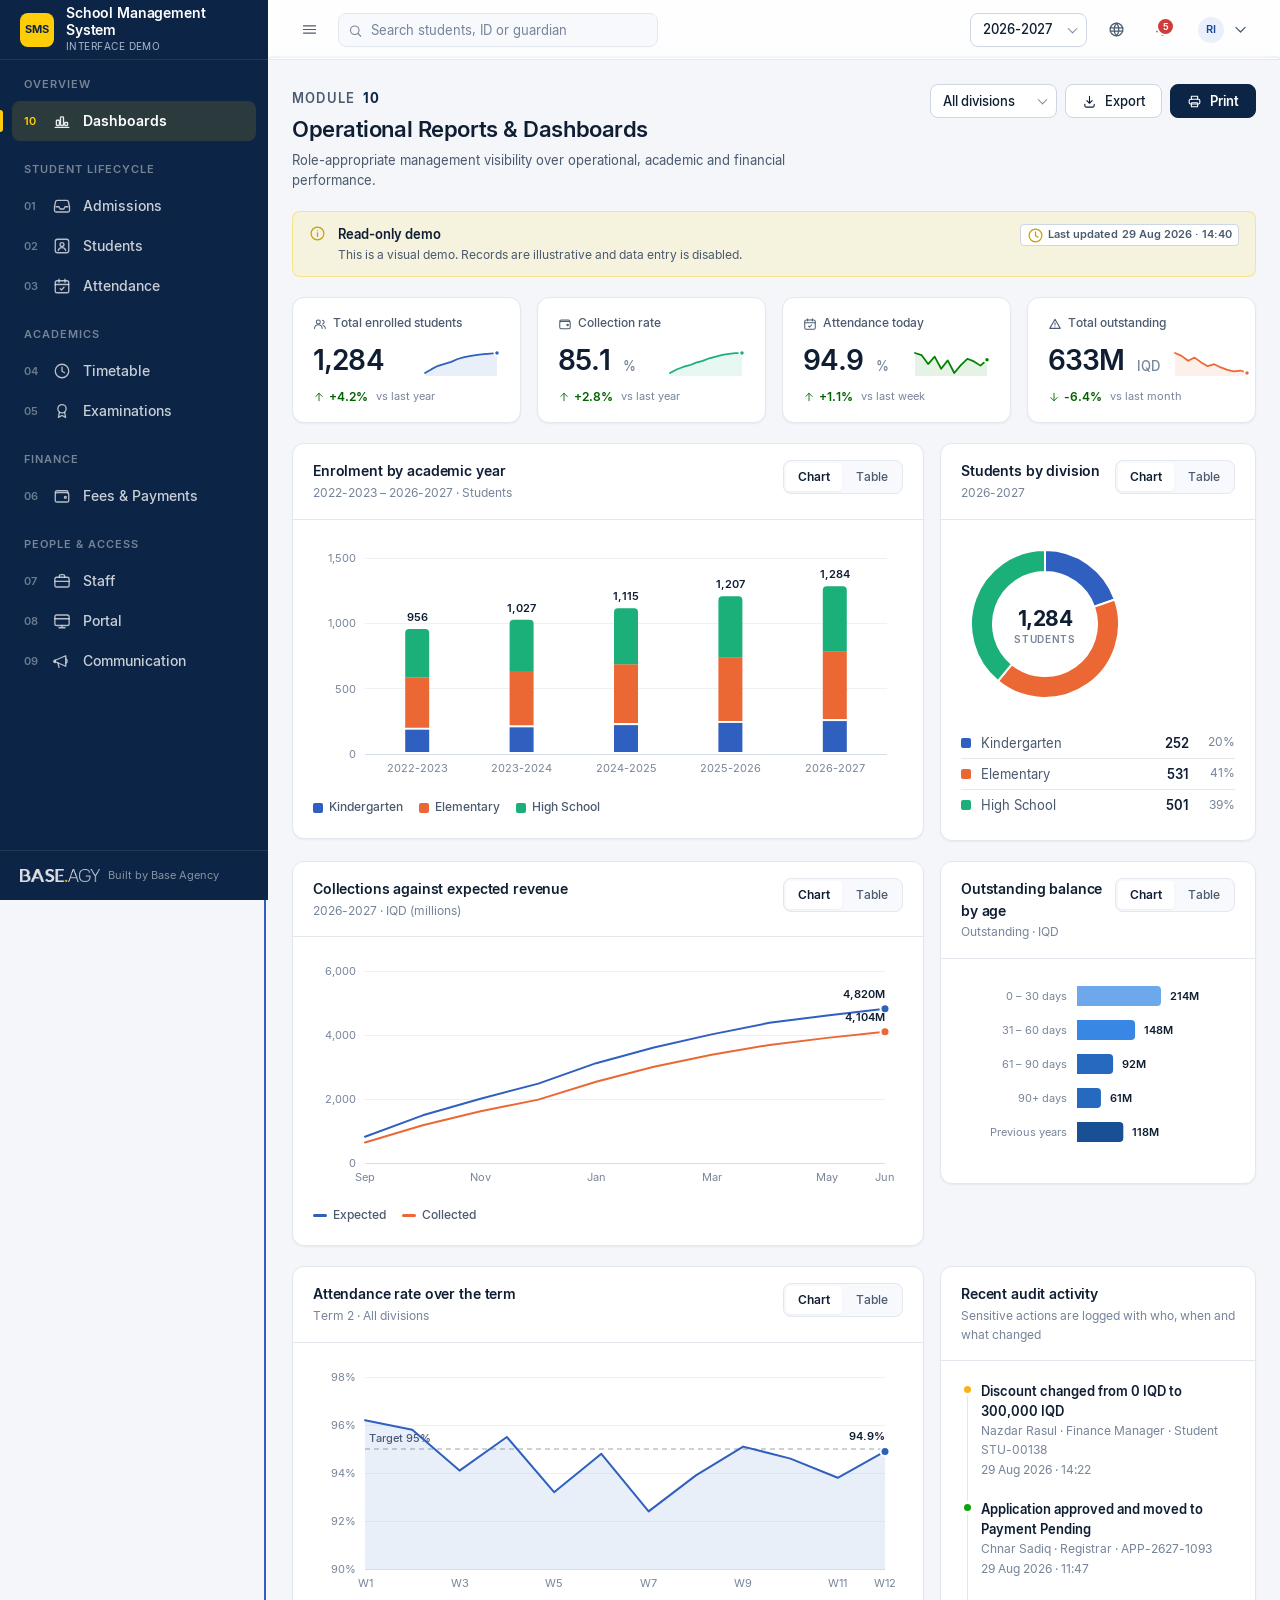
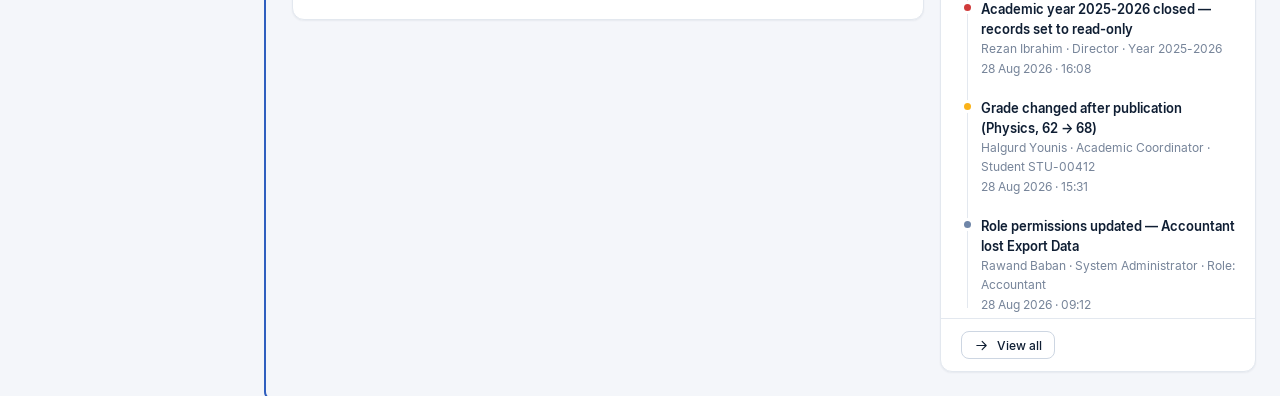
==== commit 55a91b3b: "SMS update" ====
--- a/app.html
+++ b/app.html
@@ -3,10 +3,10 @@
 <head>
 <meta charset="utf-8">
 <meta name="viewport" content="width=device-width, initial-scale=1">
-<title>Lezan School Management System</title>
-<meta name="description" content="Lezan English Private School &amp; Kindergarten — School Management System interface demo. Ten core modules, by Base Agency.">
+<title>School Management System</title>
+<meta name="description" content="School Management System — interface demo. Ten core modules, by Base Agency.">
 <meta name="color-scheme" content="light">
-<link rel="icon" href="data:image/svg+xml,%3Csvg xmlns='http://www.w3.org/2000/svg' viewBox='0 0 32 32'%3E%3Crect width='32' height='32' rx='7' fill='%230c2445'/%3E%3Ctext x='16' y='22' font-family='system-ui,sans-serif' font-size='15' font-weight='700' fill='%23fecd08' text-anchor='middle'%3EL%3C/text%3E%3C/svg%3E">
+<link rel="icon" href="data:image/svg+xml,%3Csvg xmlns='http://www.w3.org/2000/svg' viewBox='0 0 32 32'%3E%3Crect width='32' height='32' rx='7' fill='%230c2445'/%3E%3Ctext x='16' y='22' font-family='system-ui,sans-serif' font-size='15' font-weight='700' fill='%23fecd08' text-anchor='middle'%3ES%3C/text%3E%3C/svg%3E">
 <link rel="preload" href="static/fonts/BaseMeridionEnglish-Regular.woff2" as="font" type="font/woff2" crossorigin>
 <link rel="preload" href="static/fonts/BaseMeridionEnglish-SemiBold.woff2" as="font" type="font/woff2" crossorigin>
 <link rel="stylesheet" href="static/css/tokens.css">
@@ -23,10 +23,10 @@
   <!-- ===================== Sidebar ===================== -->
   <nav class="sidebar on-dark" id="sidebar" aria-label="Modules">
     <div class="sidebar__brand">
-      <span class="sidebar__crest" aria-hidden="true">LZ</span>
+      <span class="sidebar__crest" aria-hidden="true">SMS</span>
       <span class="sidebar__wordmark">
-        <span class="sidebar__name" data-i18n="app.schoolShort">Lezan Private School</span>
-        <span class="sidebar__sub" data-i18n="app.tagline">School Management System</span>
+        <span class="sidebar__name" data-i18n="app.name">School Management System</span>
+        <span class="sidebar__sub" data-i18n="app.tagline">Interface demo</span>
       </span>
     </div>
 
--- a/static/css/tokens.css
+++ b/static/css/tokens.css
@@ -1,5 +1,5 @@
 /* ============================================================================
-   Lezan SMS — Design Tokens
+   School Management System — Design Tokens
    Style ............ Minimalism & Swiss (verified fit: enterprise dashboards)
    Brand ............ Base Agency navy #0C2445 + signal yellow #FECD08
    Series palette ... validated: lightness band / chroma floor / CVD ΔE 9.0
--- a/static/css/app.css
+++ b/static/css/app.css
@@ -1,5 +1,5 @@
 /* ============================================================================
-   Lezan SMS — Application shell, components, utilities
+   School Management System — Application shell, components, utilities
    ========================================================================= */
 
 *, *::before, *::after { box-sizing: border-box; }
@@ -85,13 +85,16 @@
   background: var(--brand-yellow);
   color: var(--brand-navy);
   display: grid; place-items: center;
-  font-weight: 700; font-size: 0.8125rem; letter-spacing: 0.02em;
+  /* three letters in a 34px tile — sized so the mark keeps its inset */
+  font-weight: 700; font-size: var(--text-2xs); letter-spacing: 0.03em;
 }
 .sidebar__wordmark { min-width: 0; }
 .sidebar__name {
   display: block;
   font-size: var(--text-base); font-weight: 600; letter-spacing: -0.01em;
-  white-space: nowrap; overflow: hidden; text-overflow: ellipsis;
+  /* the product name is longer than the rail in all three languages —
+     wrap it rather than truncating the word "System" to an ellipsis */
+  line-height: 1.2;
 }
 .sidebar__sub {
   font-size: 10px; color: var(--ink-on-dark-dim);
--- a/static/css/charts.css
+++ b/static/css/charts.css
@@ -1,5 +1,5 @@
 /* ============================================================================
-   Lezan SMS — Chart layer
+   School Management System — Chart layer
    Marks follow the fixed specs: bars <=24px with a 4px rounded data-end,
    2px lines, >=8px markers, 2px surface gaps and rings, hairline solid grid.
    ========================================================================= */
--- a/static/css/modules.css
+++ b/static/css/modules.css
@@ -1,5 +1,5 @@
 /* ============================================================================
-   Lezan SMS — Module-specific layouts
+   School Management System — Module-specific layouts
    ========================================================================= */
 
 /* ---- 04 Timetable grid ------------------------------------------------- */
@@ -76,7 +76,7 @@
 .reportcard__head .crest {
   width: 34px; height: 34px; border-radius: var(--radius);
   background: var(--brand-yellow); color: var(--brand-navy);
-  display: grid; place-items: center; font-weight: 700; font-size: var(--text-xs);
+  display: grid; place-items: center; font-weight: 700; font-size: var(--text-2xs);
   flex: 0 0 auto;
 }
 .reportcard__school { display: block; font-size: var(--text-sm); font-weight: 600; }
